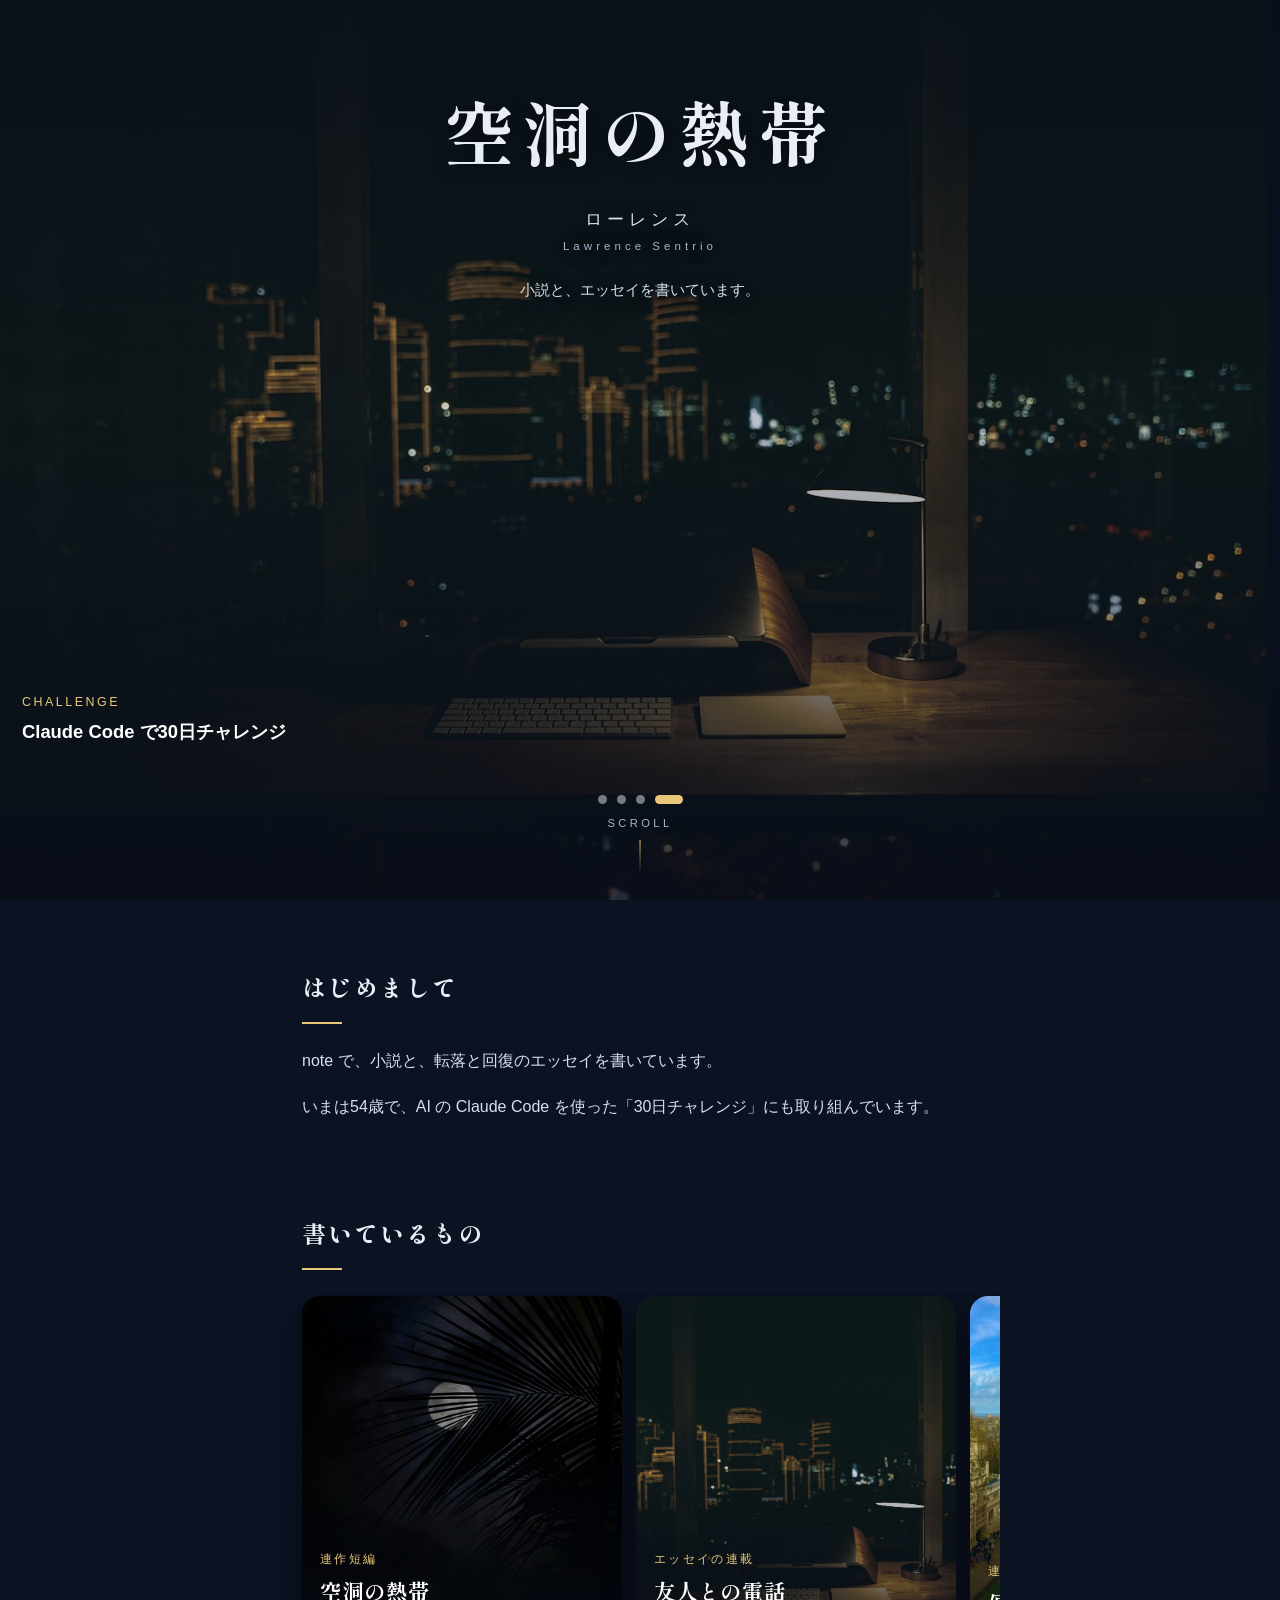
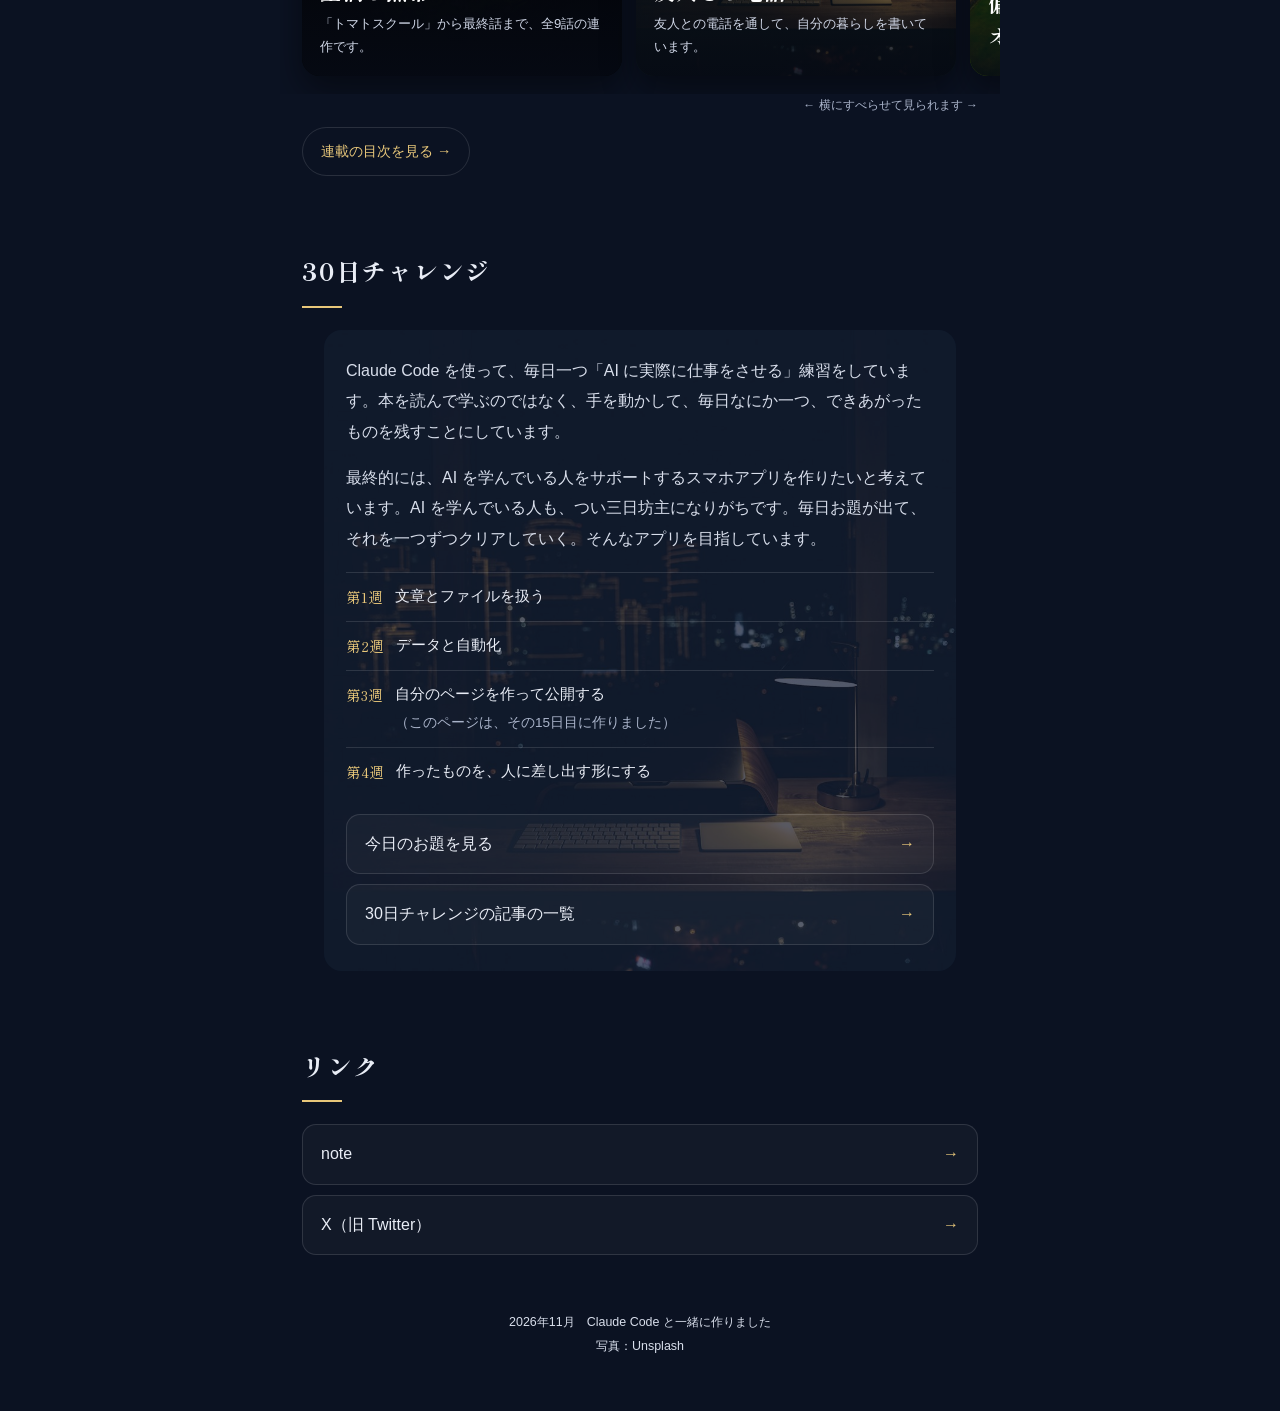
==== index.html @ 6e6df94a "トップを写真が左右に流れる形に作り直した（月とヤシ、オックスフォード、トロント、机の4枚。写真：Unsplash） Co-Authored-By: Claude Opus 5.5 <noreply@a" ====
<!doctype html>
<html lang="ja">
<head>
  <meta charset="utf-8">
  <meta name="viewport" content="width=device-width, initial-scale=1">
  <title>空洞の熱帯｜ローレンス</title>
  <meta name="description" content="小説とエッセイを書いているローレンスの自己紹介ページです。">
  <link rel="preconnect" href="https://fonts.googleapis.com">
  <link rel="preconnect" href="https://fonts.gstatic.com" crossorigin>
  <link rel="stylesheet" href="https://fonts.googleapis.com/css2?family=Shippori+Mincho+B1:wght@500;800&display=swap">
  <style>
    :root {
      --night: #0b1222; --deep: #121b33; --ink: #e9edf6; --sub: #a9b3c9; --gold: #e8c77a; --line: rgba(255,255,255,.12);
    }
    * { box-sizing: border-box; }
    html { scroll-behavior: smooth; }
    body { margin: 0; background: var(--night); color: var(--ink); font-family: "Hiragino Sans", "Yu Gothic UI", "Yu Gothic", "Meiryo", sans-serif; line-height: 1.9; -webkit-font-smoothing: antialiased; }
    a { color: var(--gold); }
    .mincho { font-family: "Shippori Mincho B1", serif; }

    /* ---------- いちばん上：写真が左右に流れるスライド ---------- */
    .hero { position: relative; height: 100svh; min-height: 560px; overflow: hidden; touch-action: pan-y; }
    .track { display: flex; height: 100%; transition: transform 1.1s cubic-bezier(.65,0,.35,1); }
    .slide { position: relative; flex: 0 0 100%; height: 100%; overflow: hidden; }
    .slide img { position: absolute; inset: 0; width: 100%; height: 100%; object-fit: cover; transform: scale(1.12) translateX(2%); transition: transform 7s ease-out; }
    .slide.on img { transform: scale(1.02) translateX(-2%); }
    .slide::after { content: ""; position: absolute; inset: 0; background: linear-gradient(180deg, rgba(8,12,24,.6) 0%, rgba(8,12,24,.2) 45%, rgba(8,12,24,.85) 100%); }
    .cap { position: absolute; left: 22px; right: 22px; bottom: 150px; z-index: 2; color: #fff; opacity: 0; transform: translateY(14px); transition: opacity .8s .5s, transform .8s .5s; }
    .slide.on .cap { opacity: 1; transform: none; }
    .cap small { display: block; font-size: .78rem; letter-spacing: .2em; color: var(--gold); }
    .cap b { font-size: 1.15rem; font-weight: 600; }

    .title { position: absolute; top: 0; left: 0; right: 0; z-index: 3; padding: 64px 22px 0; text-align: center; pointer-events: none; text-shadow: 0 2px 18px rgba(0,0,0,.6); }
    .title h1 { margin: 0; font-size: clamp(2.6rem, 12vw, 4.4rem); font-weight: 800; letter-spacing: .12em; }
    .title .name { margin: 6px 0 0; font-size: 1.05rem; letter-spacing: .3em; }
    .title .en { margin: 0; font-size: .72rem; letter-spacing: .35em; color: var(--sub); }
    .title .lead { margin: 18px 0 0; font-size: .95rem; }

    .dots { position: absolute; z-index: 4; left: 0; right: 0; bottom: 96px; display: flex; justify-content: center; gap: 10px; }
    .dots button { width: 9px; height: 9px; padding: 0; border: 0; border-radius: 99px; background: rgba(255,255,255,.45); cursor: pointer; transition: width .4s, background .4s; }
    .dots button.on { width: 28px; background: var(--gold); }
    .scroll { position: absolute; z-index: 4; left: 50%; bottom: 26px; transform: translateX(-50%); color: var(--sub); font-size: .7rem; letter-spacing: .3em; text-decoration: none; text-align: center; }
    .scroll::after { content: ""; display: block; width: 1px; height: 34px; margin: 6px auto 0; background: linear-gradient(var(--gold), transparent); animation: drop 2s infinite; }
    @keyframes drop { 0% { transform: scaleY(0); transform-origin: top; } 50% { transform: scaleY(1); transform-origin: top; } 51% { transform-origin: bottom; } 100% { transform: scaleY(0); transform-origin: bottom; } }

    /* ---------- 本文 ---------- */
    main { max-width: 720px; margin: 0 auto; padding: 0 0 40px; }
    section { padding: 64px 22px 8px; }
    h2 { margin: 0 0 22px; font-family: "Shippori Mincho B1", serif; font-size: 1.5rem; font-weight: 800; letter-spacing: .08em; }
    h2::after { content: ""; display: block; width: 40px; height: 2px; margin-top: 12px; background: var(--gold); }
    p { margin: 0 0 1em; color: #d8deeb; }
    .note { font-size: .85rem; color: var(--sub); }

    /* ふわっと出てくる */
    .reveal { opacity: 0; transform: translateY(28px); transition: opacity .9s, transform .9s; }
    .reveal.in { opacity: 1; transform: none; }

    /* ---------- 書いているもの：横に流れるカード ---------- */
    .cards { display: flex; gap: 14px; overflow-x: auto; scroll-snap-type: x mandatory; padding: 4px 22px 18px; margin: 0 -22px; scrollbar-width: none; }
    .cards::-webkit-scrollbar { display: none; }
    .card { flex: 0 0 78%; max-width: 320px; scroll-snap-align: center; position: relative; height: 380px; border-radius: 18px; overflow: hidden; text-decoration: none; color: #fff; box-shadow: 0 14px 34px rgba(0,0,0,.45); }
    .card img { position: absolute; inset: 0; width: 100%; height: 100%; object-fit: cover; transform: scale(1.06); transition: transform 1.2s ease-out; }
    .card:hover img, .card.in img { transform: scale(1); }
    .card::after { content: ""; position: absolute; inset: 0; background: linear-gradient(180deg, transparent 35%, rgba(6,10,20,.92)); }
    .card .body { position: absolute; z-index: 1; left: 18px; right: 18px; bottom: 18px; }
    .card .kind { font-size: .72rem; letter-spacing: .2em; color: var(--gold); }
    .card h3 { margin: 4px 0 6px; font-family: "Shippori Mincho B1", serif; font-size: 1.35rem; line-height: 1.5; }
    .card p { margin: 0; font-size: .82rem; color: #cfd6e6; line-height: 1.7; }
    .hint { font-size: .75rem; color: var(--sub); text-align: right; margin: 0; }
    .more { display: inline-block; margin-top: 10px; padding: 10px 18px; border: 1px solid var(--line); border-radius: 99px; text-decoration: none; font-size: .9rem; }

    /* ---------- 30日チャレンジ ---------- */
    .challenge { position: relative; margin: 0 22px; padding: 26px 22px; border-radius: 18px; overflow: hidden; background: var(--deep); }
    .challenge::before { content: ""; position: absolute; inset: 0; background: url(img/desk.jpg) center/cover; opacity: .28; }
    .challenge > * { position: relative; }
    .weeks { list-style: none; padding: 0; margin: 18px 0; }
    .weeks li { display: flex; gap: 12px; padding: 10px 0; border-top: 1px solid var(--line); font-size: .92rem; }
    .weeks li span { flex: 0 0 auto; color: var(--gold); font-family: "Shippori Mincho B1", serif; }

    .links { list-style: none; padding: 0; margin: 0; display: grid; gap: 10px; }
    .links a { display: block; padding: 14px 18px; border: 1px solid var(--line); border-radius: 14px; text-decoration: none; color: var(--ink); background: rgba(255,255,255,.03); }
    .links a::after { content: "→"; float: right; color: var(--gold); }

    footer { padding: 48px 22px 0; text-align: center; font-size: .78rem; color: var(--sub); }

    @media (prefers-reduced-motion: reduce) {
      .track, .slide img, .cap, .reveal, .card img { transition: none !important; }
      .scroll::after { animation: none; }
      .reveal { opacity: 1; transform: none; }
    }
  </style>
</head>
<body>
  <header class="hero" id="hero">
    <div class="track" id="track">
      <div class="slide on">
        <img src="img/tropic.jpg" alt="月の光に浮かぶ、ヤシの葉のシルエット" fetchpriority="high">
        <div class="cap"><small>NOVEL</small><b>連作短編「空洞の熱帯」</b></div>
      </div>
      <div class="slide">
        <img src="img/oxford.jpg" alt="オックスフォードのラドクリフ・カメラと、まわりのカレッジ" loading="lazy">
        <div class="cap"><small>ESSAY</small><b>偏差値48からオックスフォードへ</b></div>
      </div>
      <div class="slide">
        <img src="img/toronto.jpg" alt="夕暮れのトロントの街と、CNタワー" loading="lazy">
        <div class="cap"><small>ESSAY</small><b>トロント留学のこと</b></div>
      </div>
      <div class="slide">
        <img src="img/desk.jpg" alt="夜の窓辺で、明かりのついた机" loading="lazy">
        <div class="cap"><small>CHALLENGE</small><b>Claude Code で30日チャレンジ</b></div>
      </div>
    </div>

    <a class="title" href="index.html" style="pointer-events:auto;color:inherit;text-decoration:none" title="このページを読み直す">
      <h1 class="mincho">空洞の熱帯</h1>
      <p class="name">ローレンス</p>
      <p class="en">Lawrence Sentrio</p>
      <p class="lead">小説と、エッセイを書いています。</p>
    </a>

    <div class="dots" id="dots" aria-label="写真の切りかえ"></div>
    <a class="scroll" href="#hello">SCROLL</a>
  </header>

  <main>
    <section id="hello" class="reveal">
      <h2>はじめまして</h2>
      <p>note で、小説と、転落と回復のエッセイを書いています。</p>
      <p>いまは54歳で、AI の Claude Code を使った「30日チャレンジ」にも取り組んでいます。</p>
    </section>

    <section class="reveal">
      <h2>書いているもの</h2>
      <div class="cards">
        <a class="card" href="mokuji.html#kudo">
          <img src="img/tropic.jpg" alt="" loading="lazy">
          <div class="body"><div class="kind">連作短編</div><h3>空洞の熱帯</h3><p>「トマトスクール」から最終話まで、全9話の連作です。</p></div>
        </a>
        <a class="card" href="mokuji.html#friend">
          <img src="img/desk.jpg" alt="" loading="lazy">
          <div class="body"><div class="kind">エッセイの連載</div><h3>友人との電話</h3><p>友人との電話を通して、自分の暮らしを書いています。</p></div>
        </a>
        <a class="card" href="mokuji.html#oxford">
          <img src="img/oxford.jpg" alt="" loading="lazy">
          <div class="body"><div class="kind">連載</div><h3>偏差値48から<br>オックスフォードへ</h3></div>
        </a>
        <a class="card" href="mokuji.html#keaton">
          <img src="img/toronto.jpg" alt="" loading="lazy">
          <div class="body"><div class="kind">連載</div><h3>トロント留学のこと</h3></div>
        </a>
      </div>
      <p class="hint">← 横にすべらせて見られます →</p>
      <a class="more" href="mokuji.html">連載の目次を見る →</a>
    </section>

    <section class="reveal">
      <h2>30日チャレンジ</h2>
      <div class="challenge">
        <p>Claude Code を使って、毎日一つ「AI に実際に仕事をさせる」練習をしています。本を読んで学ぶのではなく、手を動かして、毎日なにか一つ、できあがったものを残すことにしています。</p>
        <p>最終的には、AI を学んでいる人をサポートするスマホアプリを作りたいと考えています。AI を学んでいる人も、つい三日坊主になりがちです。毎日お題が出て、それを一つずつクリアしていく。そんなアプリを目指しています。</p>
        <ul class="weeks">
          <li><span>第1週</span>文章とファイルを扱う</li>
          <li><span>第2週</span>データと自動化</li>
          <li><span>第3週</span><div>自分のページを作って公開する<br><span class="note" style="color:var(--sub);font-family:inherit">（このページは、その15日目に作りました）</span></div></li>
          <li><span>第4週</span>作ったものを、人に差し出す形にする</li>
        </ul>
        <ul class="links">
          <li><a href="odai.html">今日のお題を見る</a></li>
          <li><a href="mokuji.html#challenge">30日チャレンジの記事の一覧</a></li>
        </ul>
      </div>
    </section>

    <section class="reveal">
      <h2>リンク</h2>
      <ul class="links">
        <li><a href="https://note.com/lawrence_sentrio" target="_blank" rel="noopener">note</a></li>
        <li><a href="https://x.com/LawrenceSentrio" target="_blank" rel="noopener">X（旧 Twitter）</a></li>
      </ul>
    </section>

    <footer>
      <p>2026年11月　Claude Code と一緒に作りました<br>写真：Unsplash</p>
    </footer>
  </main>

  <script>
    // いちばん上の写真を、左右にすべらせて切りかえる（5秒ごと。指でスワイプしても切りかわる）
    (function () {
      var track = document.getElementById('track');
      var slides = track.children;
      var dots = document.getElementById('dots');
      var n = slides.length, i = 0, timer = null;
      var still = window.matchMedia('(prefers-reduced-motion: reduce)').matches;
      for (var k = 0; k < n; k++) {
        var b = document.createElement('button');
        b.type = 'button';
        b.setAttribute('aria-label', (k + 1) + '枚目の写真');
        (function (k) { b.onclick = function () { go(k); restart(); }; })(k);
        dots.appendChild(b);
      }
      function go(k) {
        i = (k + n) % n;
        track.style.transform = 'translateX(' + (-100 * i) + '%)';
        for (var j = 0; j < n; j++) {
          slides[j].classList.toggle('on', j === i);
          dots.children[j].classList.toggle('on', j === i);
        }
      }
      function restart() {
        clearInterval(timer);
        if (!still) timer = setInterval(function () { go(i + 1); }, 5000);
      }
      var x0 = null;
      var hero = document.getElementById('hero');
      hero.addEventListener('touchstart', function (e) { x0 = e.touches[0].clientX; }, { passive: true });
      hero.addEventListener('touchend', function (e) {
        if (x0 === null) return;
        var dx = e.changedTouches[0].clientX - x0;
        if (Math.abs(dx) > 40) { go(dx < 0 ? i + 1 : i - 1); restart(); }
        x0 = null;
      });
      go(0); restart();

      // 下の文章とカードは、画面に入ったらふわっと出す
      var io = new IntersectionObserver(function (es) {
        es.forEach(function (e) { if (e.isIntersecting) { e.target.classList.add('in'); io.unobserve(e.target); } });
      }, { threshold: 0.15 });
      document.querySelectorAll('.reveal, .card').forEach(function (el) { io.observe(el); });
    })();
  </script>
</body>
</html>
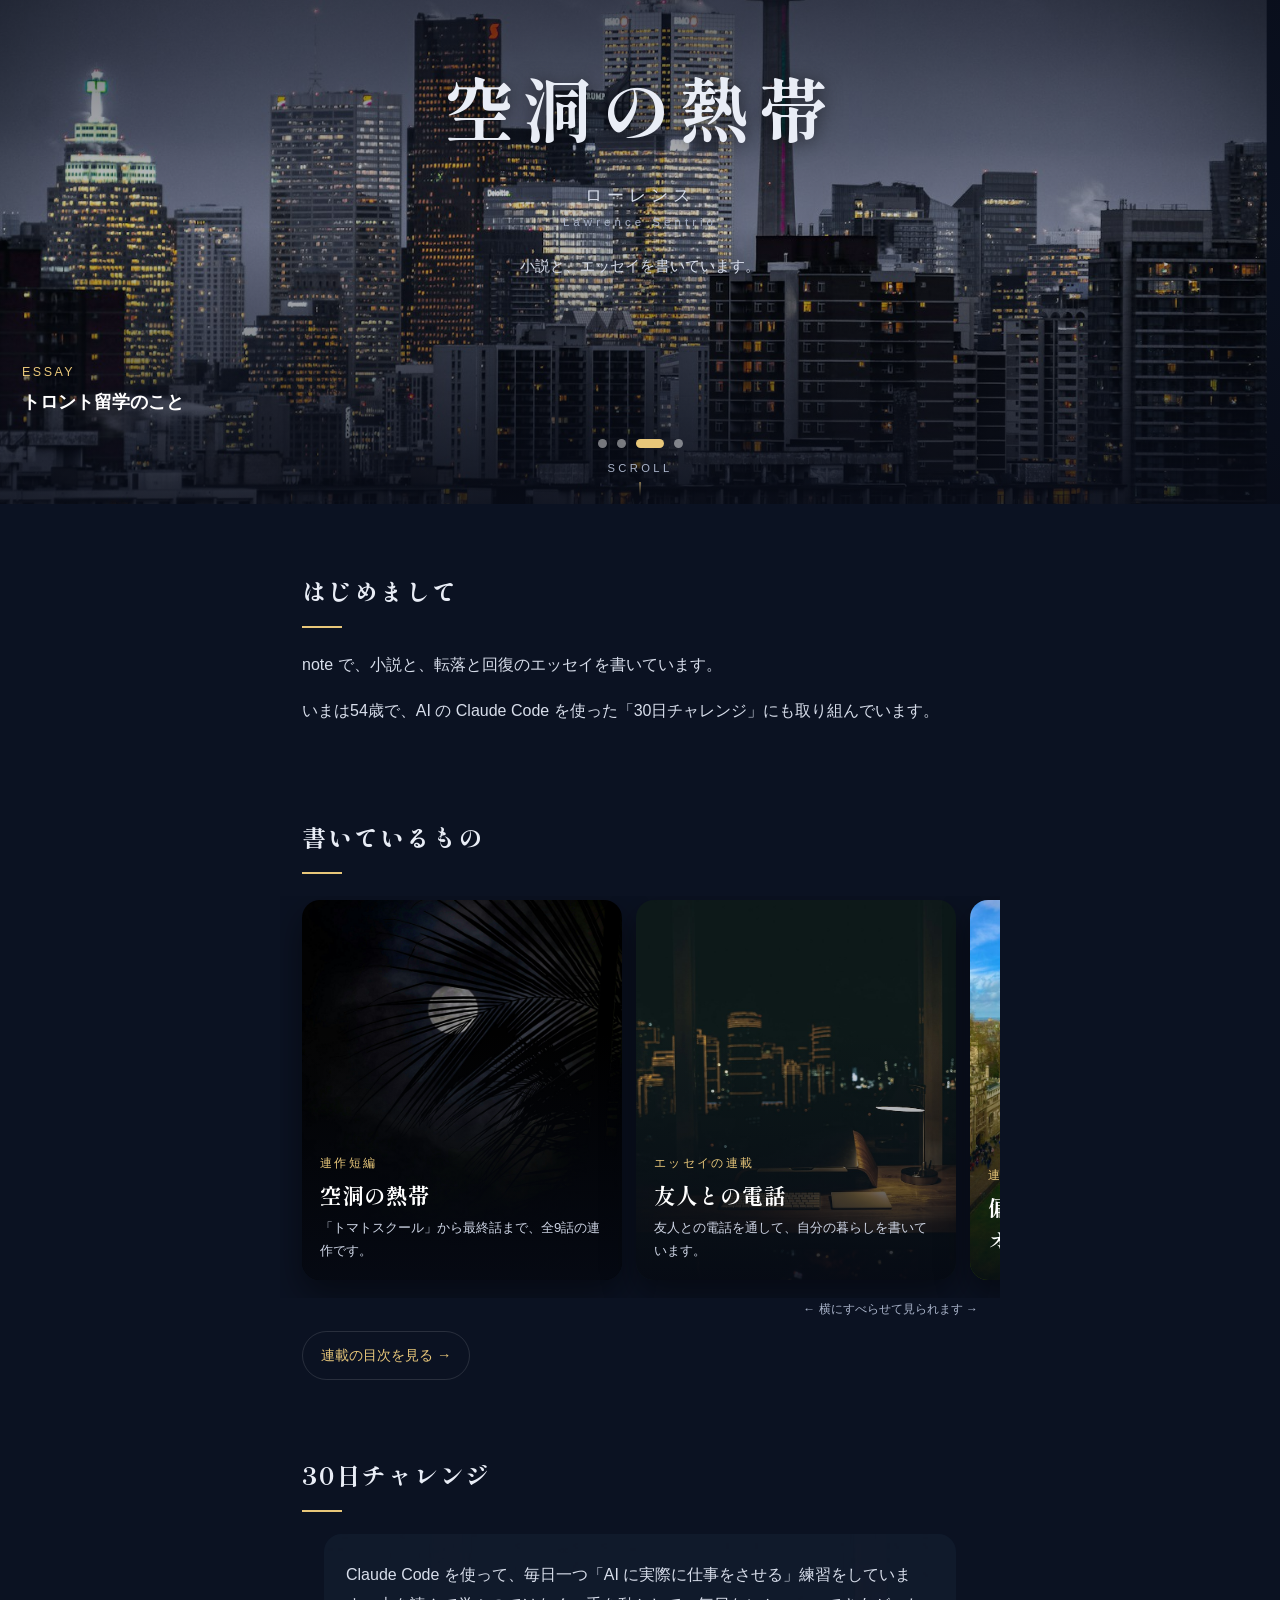
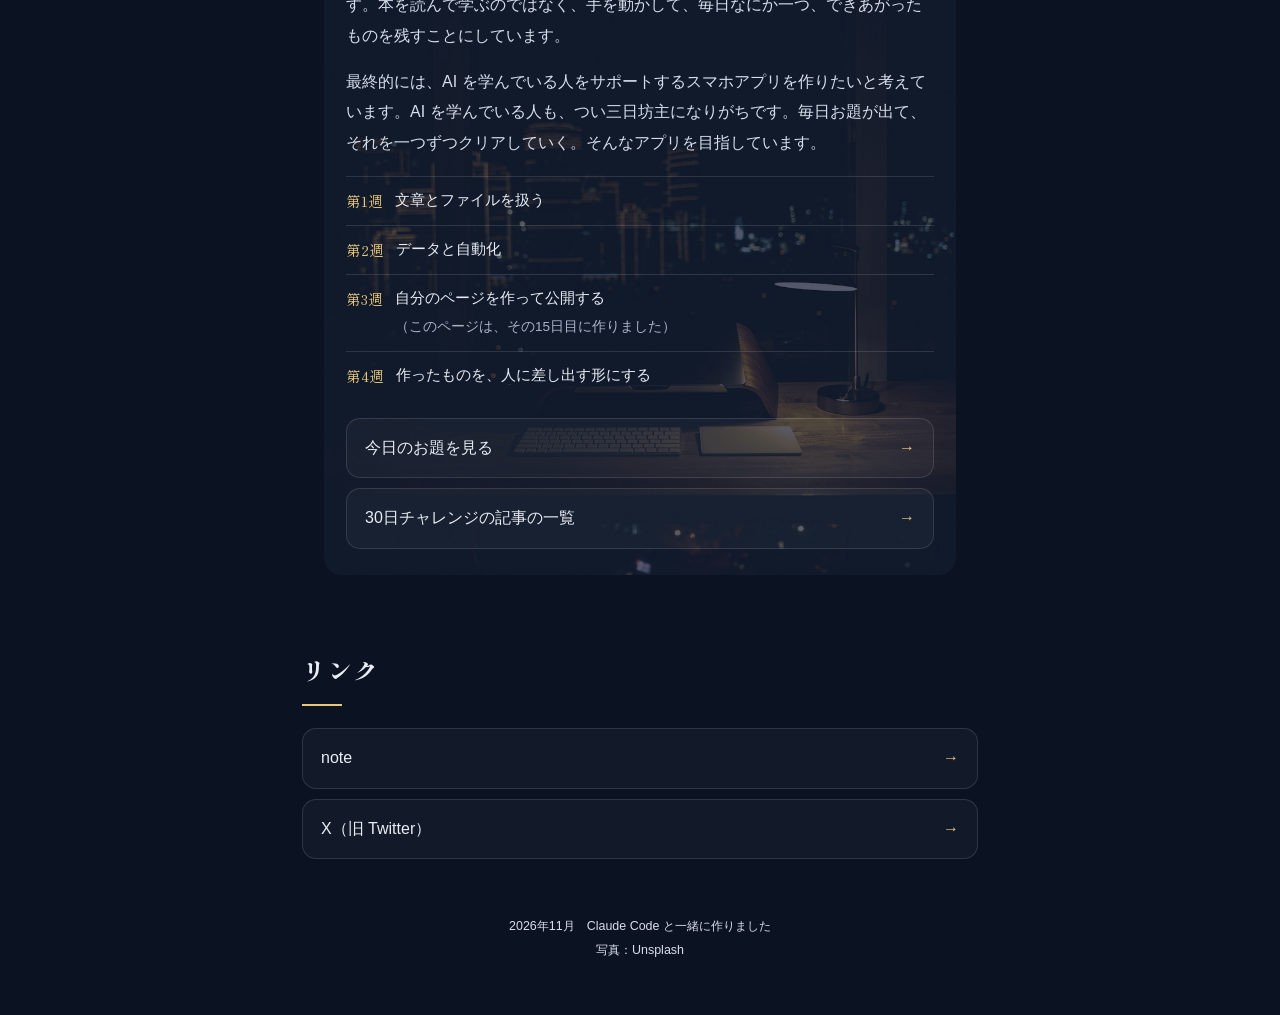
==== commit 1dc5c610: "トップの写真の高さを縮めて、題名と写真の説明のあいだの余白を詰めた Co-Authored-By: Claude Opus 5.5 <noreply@anthropic.com>" ====
--- a/index.html
+++ b/index.html
@@ -19,28 +19,28 @@
     .mincho { font-family: "Shippori Mincho B1", serif; }
 
     /* ---------- いちばん上：写真が左右に流れるスライド ---------- */
-    .hero { position: relative; height: 100svh; min-height: 560px; overflow: hidden; touch-action: pan-y; }
+    .hero { position: relative; height: 56svh; min-height: 430px; max-height: 600px; overflow: hidden; touch-action: pan-y; }
     .track { display: flex; height: 100%; transition: transform 1.1s cubic-bezier(.65,0,.35,1); }
     .slide { position: relative; flex: 0 0 100%; height: 100%; overflow: hidden; }
     .slide img { position: absolute; inset: 0; width: 100%; height: 100%; object-fit: cover; transform: scale(1.12) translateX(2%); transition: transform 7s ease-out; }
     .slide.on img { transform: scale(1.02) translateX(-2%); }
     .slide::after { content: ""; position: absolute; inset: 0; background: linear-gradient(180deg, rgba(8,12,24,.6) 0%, rgba(8,12,24,.2) 45%, rgba(8,12,24,.85) 100%); }
-    .cap { position: absolute; left: 22px; right: 22px; bottom: 150px; z-index: 2; color: #fff; opacity: 0; transform: translateY(14px); transition: opacity .8s .5s, transform .8s .5s; }
+    .cap { position: absolute; left: 22px; right: 22px; bottom: 84px; z-index: 2; color: #fff; opacity: 0; transform: translateY(14px); transition: opacity .8s .5s, transform .8s .5s; }
     .slide.on .cap { opacity: 1; transform: none; }
     .cap small { display: block; font-size: .78rem; letter-spacing: .2em; color: var(--gold); }
     .cap b { font-size: 1.15rem; font-weight: 600; }
 
-    .title { position: absolute; top: 0; left: 0; right: 0; z-index: 3; padding: 64px 22px 0; text-align: center; pointer-events: none; text-shadow: 0 2px 18px rgba(0,0,0,.6); }
+    .title { position: absolute; top: 0; left: 0; right: 0; z-index: 3; padding: 40px 22px 0; text-align: center; pointer-events: none; text-shadow: 0 2px 18px rgba(0,0,0,.6); }
     .title h1 { margin: 0; font-size: clamp(2.6rem, 12vw, 4.4rem); font-weight: 800; letter-spacing: .12em; }
     .title .name { margin: 6px 0 0; font-size: 1.05rem; letter-spacing: .3em; }
     .title .en { margin: 0; font-size: .72rem; letter-spacing: .35em; color: var(--sub); }
     .title .lead { margin: 18px 0 0; font-size: .95rem; }
 
-    .dots { position: absolute; z-index: 4; left: 0; right: 0; bottom: 96px; display: flex; justify-content: center; gap: 10px; }
+    .dots { position: absolute; z-index: 4; left: 0; right: 0; bottom: 56px; display: flex; justify-content: center; gap: 10px; }
     .dots button { width: 9px; height: 9px; padding: 0; border: 0; border-radius: 99px; background: rgba(255,255,255,.45); cursor: pointer; transition: width .4s, background .4s; }
     .dots button.on { width: 28px; background: var(--gold); }
-    .scroll { position: absolute; z-index: 4; left: 50%; bottom: 26px; transform: translateX(-50%); color: var(--sub); font-size: .7rem; letter-spacing: .3em; text-decoration: none; text-align: center; }
-    .scroll::after { content: ""; display: block; width: 1px; height: 34px; margin: 6px auto 0; background: linear-gradient(var(--gold), transparent); animation: drop 2s infinite; }
+    .scroll { position: absolute; z-index: 4; left: 50%; bottom: 8px; transform: translateX(-50%); color: var(--sub); font-size: .7rem; letter-spacing: .3em; text-decoration: none; text-align: center; }
+    .scroll::after { content: ""; display: block; width: 1px; height: 14px; margin: 3px auto 0; background: linear-gradient(var(--gold), transparent); animation: drop 2s infinite; }
     @keyframes drop { 0% { transform: scaleY(0); transform-origin: top; } 50% { transform: scaleY(1); transform-origin: top; } 51% { transform-origin: bottom; } 100% { transform: scaleY(0); transform-origin: bottom; } }
 
     /* ---------- 本文 ---------- */
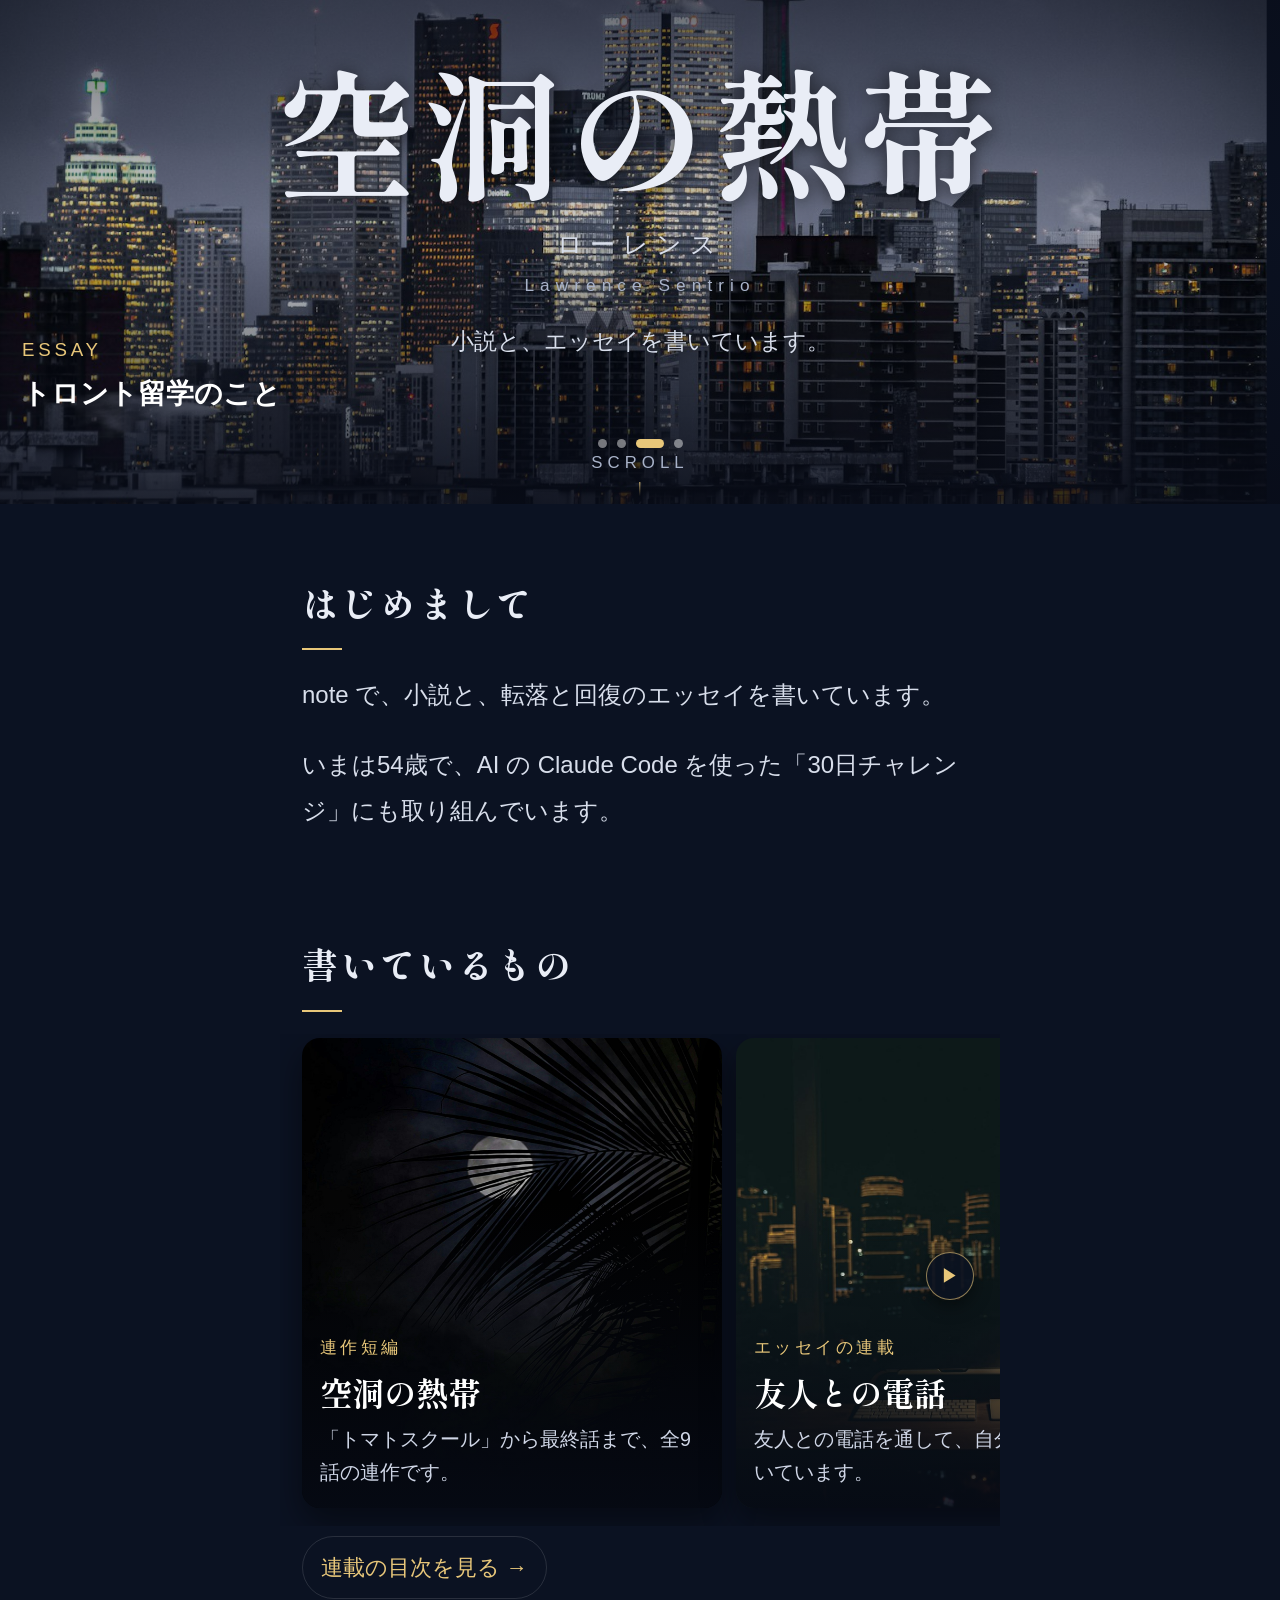
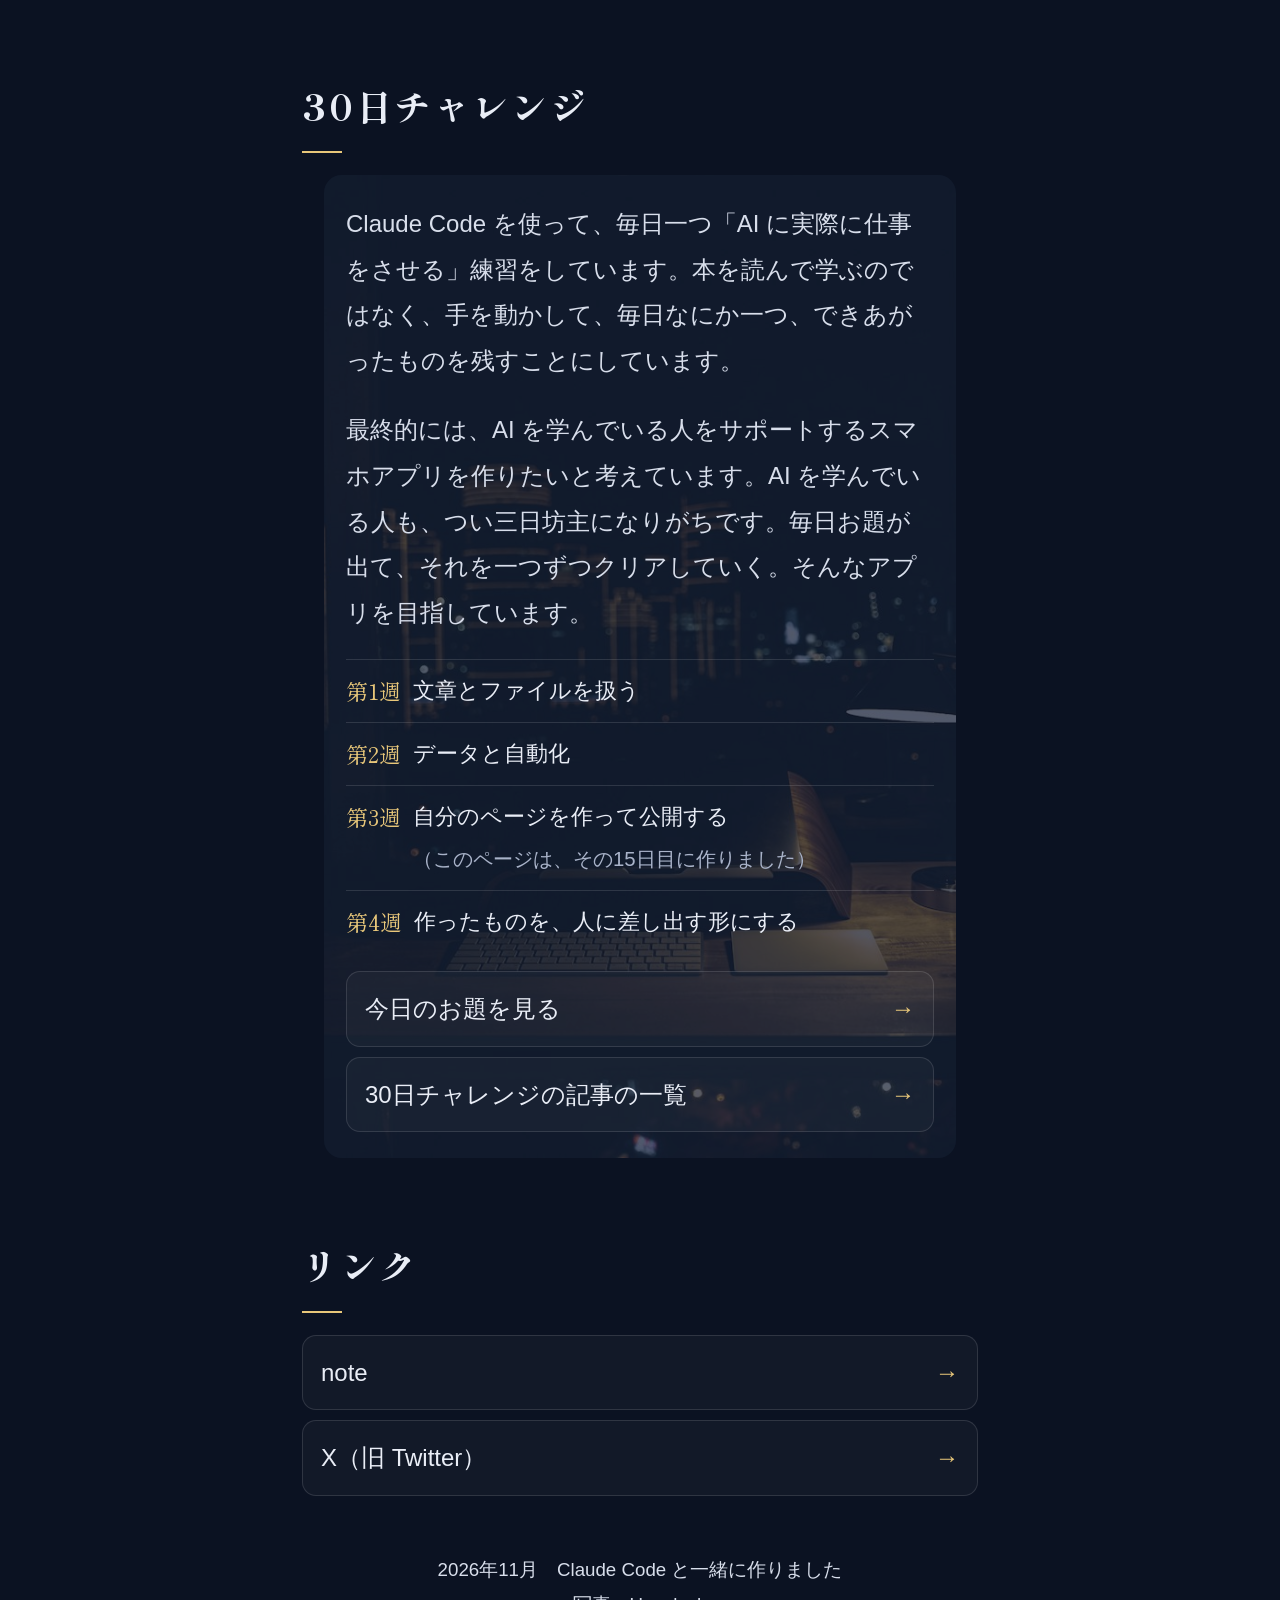
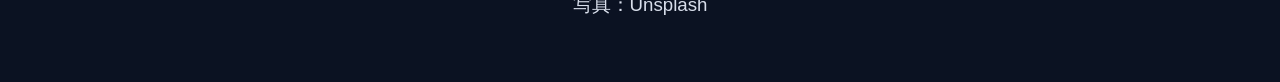
==== commit 6d90b2bf: "目次もトップと同じ写真の見た目にした。タブの丸いアイコン、文字の拡大（題名2倍・ほか1.5倍）、右側の「トップへ」、パソコンでは◀▶でカードを動かす形を足した Co-Authored-By: Clau" ====
--- a/index.html
+++ b/index.html
@@ -5,6 +5,8 @@
   <meta name="viewport" content="width=device-width, initial-scale=1">
   <title>空洞の熱帯｜ローレンス</title>
   <meta name="description" content="小説とエッセイを書いているローレンスの自己紹介ページです。">
+  <link rel="icon" type="image/png" href="icon.png">
+  <link rel="apple-touch-icon" href="apple-touch-icon.png">
   <link rel="preconnect" href="https://fonts.googleapis.com">
   <link rel="preconnect" href="https://fonts.gstatic.com" crossorigin>
   <link rel="stylesheet" href="https://fonts.googleapis.com/css2?family=Shippori+Mincho+B1:wght@500;800&display=swap">
@@ -13,7 +15,8 @@
       --night: #0b1222; --deep: #121b33; --ink: #e9edf6; --sub: #a9b3c9; --gold: #e8c77a; --line: rgba(255,255,255,.12);
     }
     * { box-sizing: border-box; }
-    html { scroll-behavior: smooth; }
+    /* 文字はすべて1.5倍（ふつうの16px → 24px）。題名だけは、さらに大きく2倍 */
+    html { scroll-behavior: smooth; font-size: 150%; }
     body { margin: 0; background: var(--night); color: var(--ink); font-family: "Hiragino Sans", "Yu Gothic UI", "Yu Gothic", "Meiryo", sans-serif; line-height: 1.9; -webkit-font-smoothing: antialiased; }
     a { color: var(--gold); }
     .mincho { font-family: "Shippori Mincho B1", serif; }
@@ -31,7 +34,8 @@
     .cap b { font-size: 1.15rem; font-weight: 600; }
 
     .title { position: absolute; top: 0; left: 0; right: 0; z-index: 3; padding: 40px 22px 0; text-align: center; pointer-events: none; text-shadow: 0 2px 18px rgba(0,0,0,.6); }
-    .title h1 { margin: 0; font-size: clamp(2.6rem, 12vw, 4.4rem); font-weight: 800; letter-spacing: .12em; }
+    /* 題名は前の2倍（いちばん大きくて140px）。スマホでは、画面の幅に収まるいちばん大きな大きさ */
+    .title h1 { margin: 0; font-size: min(17.5vw, 5.84rem); line-height: 1.25; font-weight: 800; letter-spacing: .04em; white-space: nowrap; }
     .title .name { margin: 6px 0 0; font-size: 1.05rem; letter-spacing: .3em; }
     .title .en { margin: 0; font-size: .72rem; letter-spacing: .35em; color: var(--sub); }
     .title .lead { margin: 18px 0 0; font-size: .95rem; }
@@ -58,7 +62,7 @@
     /* ---------- 書いているもの：横に流れるカード ---------- */
     .cards { display: flex; gap: 14px; overflow-x: auto; scroll-snap-type: x mandatory; padding: 4px 22px 18px; margin: 0 -22px; scrollbar-width: none; }
     .cards::-webkit-scrollbar { display: none; }
-    .card { flex: 0 0 78%; max-width: 320px; scroll-snap-align: center; position: relative; height: 380px; border-radius: 18px; overflow: hidden; text-decoration: none; color: #fff; box-shadow: 0 14px 34px rgba(0,0,0,.45); }
+    .card { flex: 0 0 82%; max-width: 420px; scroll-snap-align: center; position: relative; height: 470px; border-radius: 18px; overflow: hidden; text-decoration: none; color: #fff; box-shadow: 0 14px 34px rgba(0,0,0,.45); }
     .card img { position: absolute; inset: 0; width: 100%; height: 100%; object-fit: cover; transform: scale(1.06); transition: transform 1.2s ease-out; }
     .card:hover img, .card.in img { transform: scale(1); }
     .card::after { content: ""; position: absolute; inset: 0; background: linear-gradient(180deg, transparent 35%, rgba(6,10,20,.92)); }
@@ -131,7 +135,7 @@
 
     <section class="reveal">
       <h2>書いているもの</h2>
-      <div class="cards">
+      <div class="cards" data-arrows>
         <a class="card" href="mokuji.html#kudo">
           <img src="img/tropic.jpg" alt="" loading="lazy">
           <div class="body"><div class="kind">連作短編</div><h3>空洞の熱帯</h3><p>「トマトスクール」から最終話まで、全9話の連作です。</p></div>
@@ -229,5 +233,78 @@
       document.querySelectorAll('.reveal, .card').forEach(function (el) { io.observe(el); });
     })();
   </script>
+  <!-- 横にすべるカードの切りかえ：スマホは指ですべらせる（「← 横にすべらせて見られます →」を出す）。
+       パソコン（マウスで操作する画面）は、案内を隠して、左右の ◀ ▶ を押して動かす -->
+  <style>
+    .hscroll { position: relative; }
+    .hscroll .arrow { display: none; }
+    @media (hover: hover) and (pointer: fine) {
+      .hint { display: none; }
+      .hscroll .arrow { display: flex; align-items: center; justify-content: center; position: absolute; z-index: 5; top: 50%; width: 48px; height: 48px; margin-top: -28px; border: 1px solid rgba(232,199,122,.6); border-radius: 50%; background: rgba(11,18,34,.85); color: #e8c77a; font-size: 18px; cursor: pointer; box-shadow: 0 6px 18px rgba(0,0,0,.45); transition: opacity .3s, background .3s; }
+      .hscroll .arrow:hover { background: rgba(30,44,80,.95); }
+      .hscroll .arrow.prev { left: 4px; }
+      .hscroll .arrow.next { right: 4px; }
+      .hscroll .arrow[disabled] { opacity: 0; pointer-events: none; }
+    }
+  </style>
+  <script>
+    (function () {
+      document.querySelectorAll('[data-arrows]').forEach(function (row) {
+        var wrap = document.createElement('div');
+        wrap.className = 'hscroll';
+        row.parentNode.insertBefore(wrap, row);
+        wrap.appendChild(row);
+        function make(cls, label, text, dir) {
+          var b = document.createElement('button');
+          b.type = 'button'; b.className = 'arrow ' + cls; b.setAttribute('aria-label', label); b.textContent = text;
+          b.addEventListener('click', function () {
+            var first = row.firstElementChild;
+            var step = first ? first.getBoundingClientRect().width + 12 : row.clientWidth * 0.8;
+            row.scrollBy({ left: dir * step, behavior: 'smooth' });
+          });
+          wrap.appendChild(b);
+          return b;
+        }
+        var prev = make('prev', '前へ', '◀', -1), next = make('next', '次へ', '▶', 1);
+        function update() {
+          var max = row.scrollWidth - row.clientWidth - 2;
+          prev.disabled = row.scrollLeft <= 2;
+          next.disabled = row.scrollLeft >= max;
+        }
+        row.addEventListener('scroll', update, { passive: true });
+        addEventListener('resize', update);
+        update();
+      });
+    })();
+  </script>
+  <!-- 右側についてくる「トップへ」：右の細い線が、いまページのどのあたりかを金色で示す。丸いボタンを押すと、いちばん上へ戻る -->
+  <style>
+    .rail { position: fixed; z-index: 50; top: 18vh; right: 6px; width: 4px; height: 52vh; border-radius: 4px; background: rgba(255,255,255,.12); opacity: 0; transition: opacity .4s; pointer-events: none; }
+    .rail i { display: block; width: 100%; height: 0; border-radius: 4px; background: #e8c77a; }
+    .totop { position: fixed; z-index: 51; right: 14px; bottom: 18px; width: 64px; height: 64px; border: 1px solid rgba(232,199,122,.6); border-radius: 50%; background: rgba(11,18,34,.82); color: #e8c77a; font: 600 13px/1.1 "Hiragino Sans", "Yu Gothic UI", sans-serif; letter-spacing: .05em; cursor: pointer; box-shadow: 0 8px 22px rgba(0,0,0,.45); -webkit-backdrop-filter: blur(6px); backdrop-filter: blur(6px); opacity: 0; transform: translateY(16px); transition: opacity .35s, transform .35s; pointer-events: none; }
+    .totop span { display: block; font-size: 20px; line-height: 1; margin-bottom: 2px; }
+    .show .rail, .show .totop { opacity: 1; }
+    .show .totop { transform: none; pointer-events: auto; }
+    @media (prefers-reduced-motion: reduce) { .rail, .totop { transition: none; } }
+  </style>
+  <div id="totopBox">
+    <div class="rail" aria-hidden="true"><i id="railFill"></i></div>
+    <button class="totop" type="button" aria-label="ページのいちばん上へ戻る"><span>▲</span>トップ</button>
+  </div>
+  <script>
+    (function () {
+      var box = document.getElementById('totopBox'), fill = document.getElementById('railFill');
+      function update() {
+        var max = document.documentElement.scrollHeight - innerHeight;
+        var y = scrollY;
+        box.classList.toggle('show', y > 300);
+        fill.style.height = (max > 0 ? Math.min(100, y / max * 100) : 0) + '%';
+      }
+      addEventListener('scroll', update, { passive: true });
+      addEventListener('resize', update);
+      box.querySelector('.totop').addEventListener('click', function () { scrollTo({ top: 0, behavior: 'smooth' }); });
+      update();
+    })();
+  </script>
 </body>
 </html>
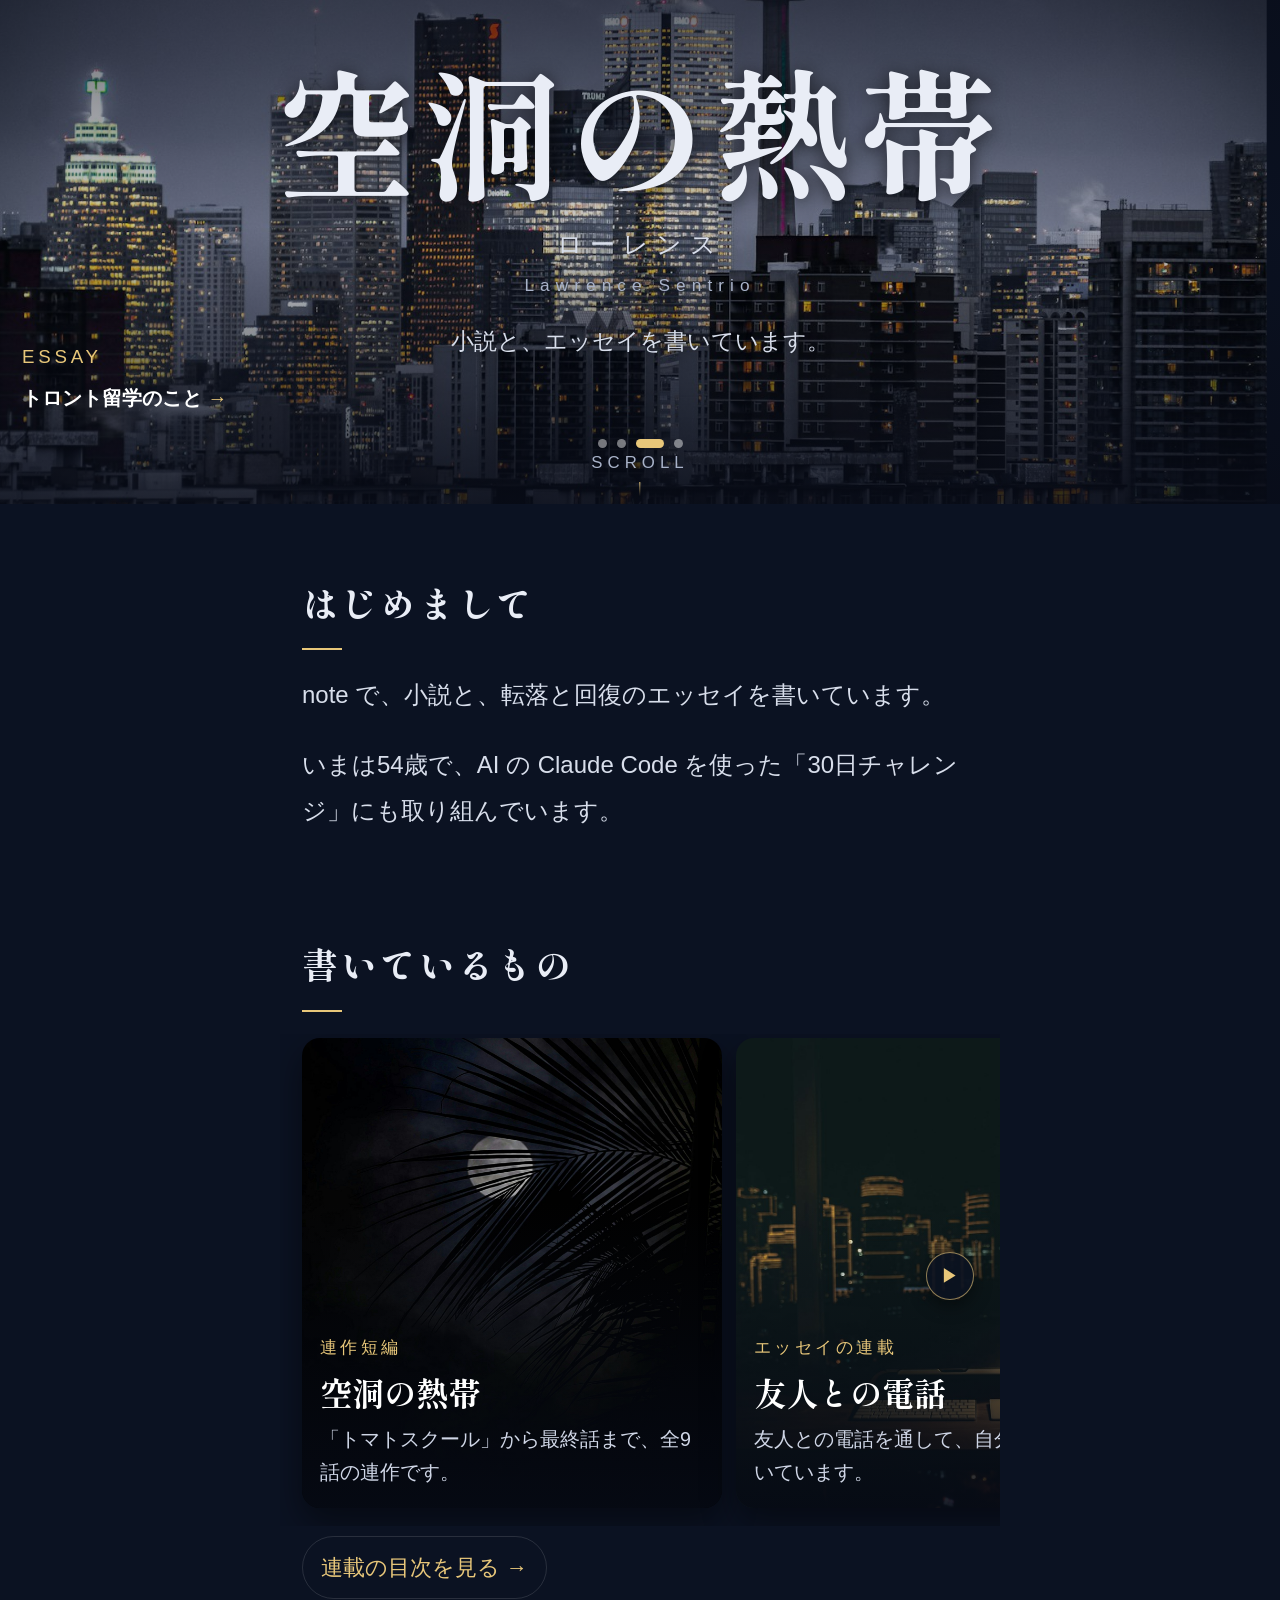
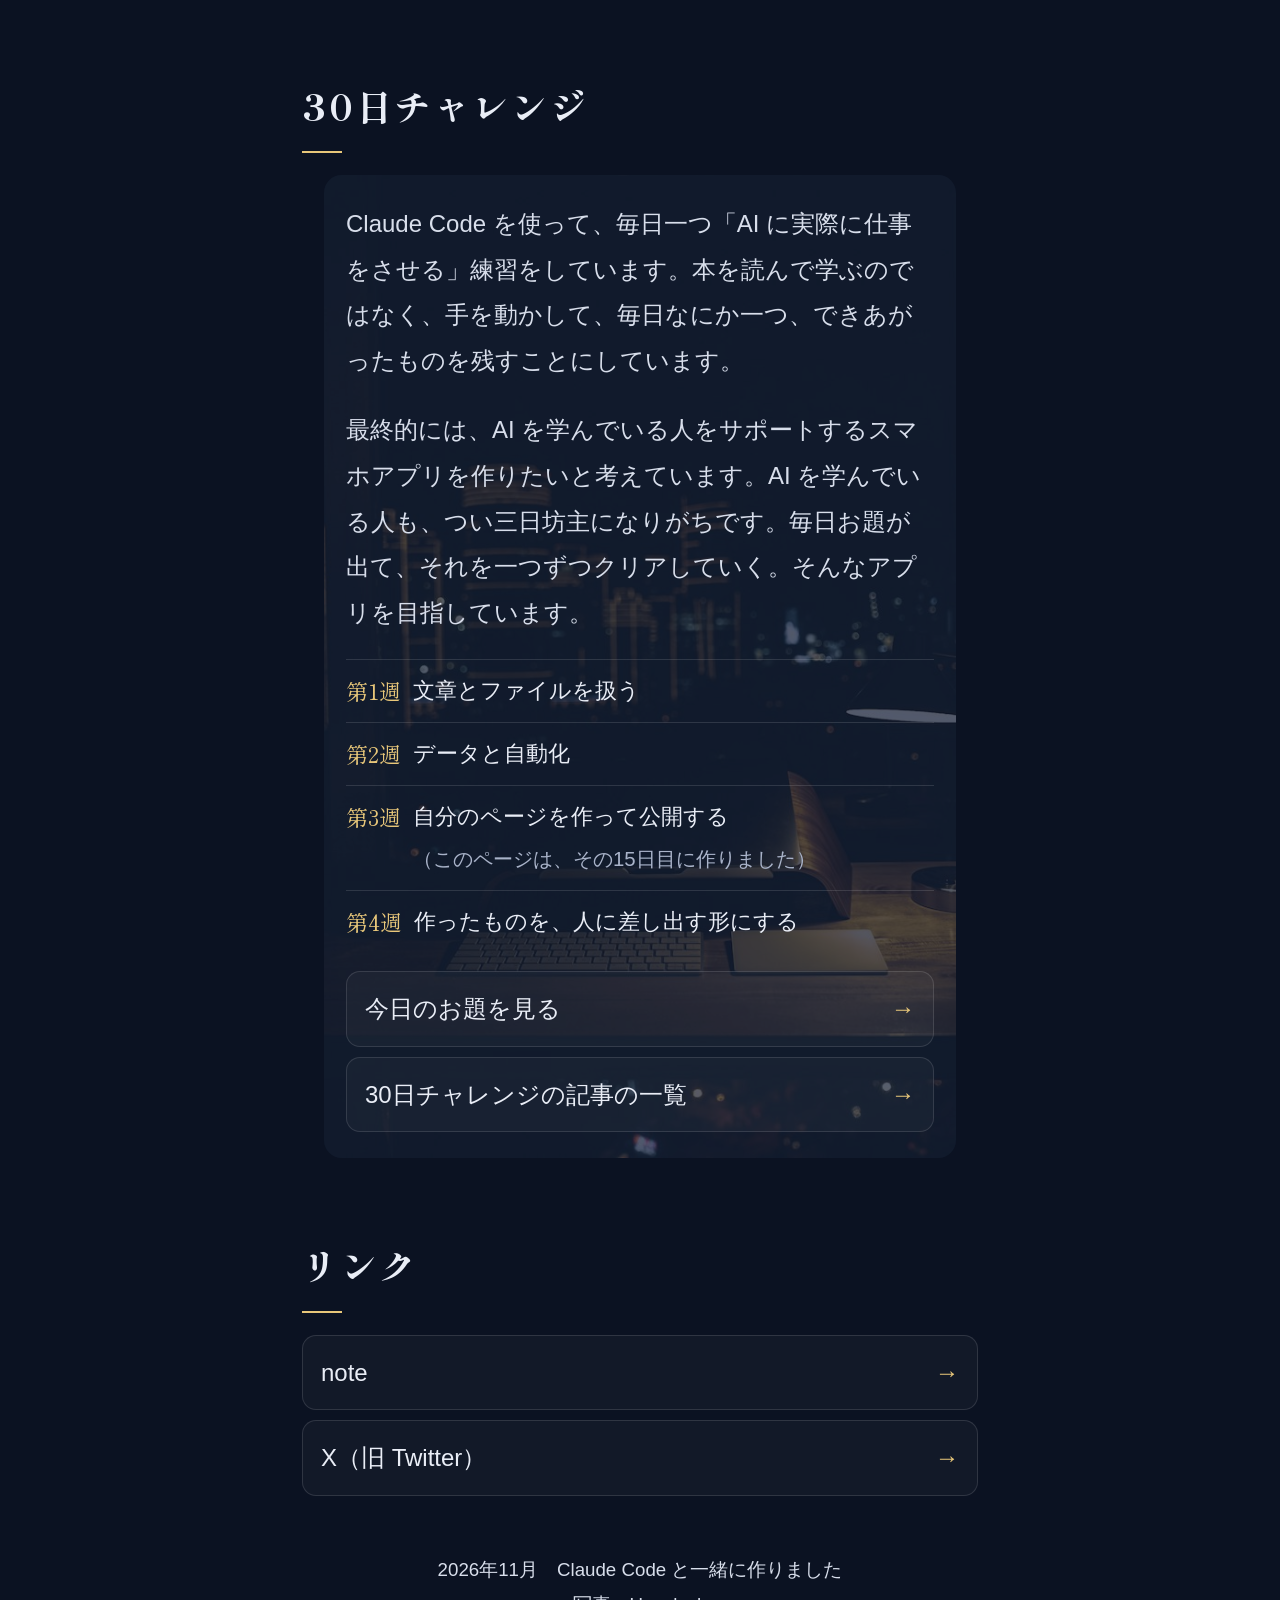
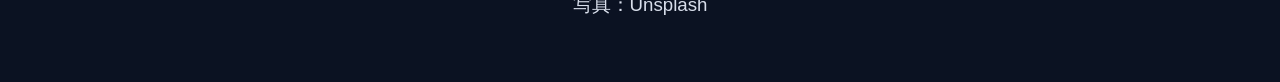
==== commit 701b3989: "トップの写真のスライドを押すと、目次のその連載へ飛ぶようにした Co-Authored-By: Claude Opus 5.5 <noreply@anthropic.com>" ====
--- a/index.html
+++ b/index.html
@@ -24,14 +24,15 @@
     /* ---------- いちばん上：写真が左右に流れるスライド ---------- */
     .hero { position: relative; height: 56svh; min-height: 430px; max-height: 600px; overflow: hidden; touch-action: pan-y; }
     .track { display: flex; height: 100%; transition: transform 1.1s cubic-bezier(.65,0,.35,1); }
-    .slide { position: relative; flex: 0 0 100%; height: 100%; overflow: hidden; }
+    .slide { position: relative; flex: 0 0 100%; height: 100%; overflow: hidden; display: block; color: #fff; text-decoration: none; }
+    .cap b::after { content: " →"; color: var(--gold); }
     .slide img { position: absolute; inset: 0; width: 100%; height: 100%; object-fit: cover; transform: scale(1.12) translateX(2%); transition: transform 7s ease-out; }
     .slide.on img { transform: scale(1.02) translateX(-2%); }
     .slide::after { content: ""; position: absolute; inset: 0; background: linear-gradient(180deg, rgba(8,12,24,.6) 0%, rgba(8,12,24,.2) 45%, rgba(8,12,24,.85) 100%); }
     .cap { position: absolute; left: 22px; right: 22px; bottom: 84px; z-index: 2; color: #fff; opacity: 0; transform: translateY(14px); transition: opacity .8s .5s, transform .8s .5s; }
     .slide.on .cap { opacity: 1; transform: none; }
     .cap small { display: block; font-size: .78rem; letter-spacing: .2em; color: var(--gold); }
-    .cap b { font-size: 1.15rem; font-weight: 600; }
+    .cap b { font-size: .82rem; font-weight: 600; }
 
     .title { position: absolute; top: 0; left: 0; right: 0; z-index: 3; padding: 40px 22px 0; text-align: center; pointer-events: none; text-shadow: 0 2px 18px rgba(0,0,0,.6); }
     /* 題名は前の2倍（いちばん大きくて140px）。スマホでは、画面の幅に収まるいちばん大きな大きさ */
@@ -97,22 +98,22 @@
 <body>
   <header class="hero" id="hero">
     <div class="track" id="track">
-      <div class="slide on">
+      <a class="slide on" href="mokuji.html#kudo">
         <img src="img/tropic.jpg" alt="月の光に浮かぶ、ヤシの葉のシルエット" fetchpriority="high">
         <div class="cap"><small>NOVEL</small><b>連作短編「空洞の熱帯」</b></div>
-      </div>
-      <div class="slide">
+      </a>
+      <a class="slide" href="mokuji.html#oxford">
         <img src="img/oxford.jpg" alt="オックスフォードのラドクリフ・カメラと、まわりのカレッジ" loading="lazy">
         <div class="cap"><small>ESSAY</small><b>偏差値48からオックスフォードへ</b></div>
-      </div>
-      <div class="slide">
+      </a>
+      <a class="slide" href="mokuji.html#keaton">
         <img src="img/toronto.jpg" alt="夕暮れのトロントの街と、CNタワー" loading="lazy">
         <div class="cap"><small>ESSAY</small><b>トロント留学のこと</b></div>
-      </div>
-      <div class="slide">
+      </a>
+      <a class="slide" href="mokuji.html#challenge">
         <img src="img/desk.jpg" alt="夜の窓辺で、明かりのついた机" loading="lazy">
         <div class="cap"><small>CHALLENGE</small><b>Claude Code で30日チャレンジ</b></div>
-      </div>
+      </a>
     </div>
 
     <a class="title" href="index.html" style="pointer-events:auto;color:inherit;text-decoration:none" title="このページを読み直す">
@@ -215,13 +216,14 @@
         clearInterval(timer);
         if (!still) timer = setInterval(function () { go(i + 1); }, 5000);
       }
-      var x0 = null;
+      var x0 = null, moved = false;
+      track.addEventListener('click', function (e) { if (moved) { e.preventDefault(); moved = false; } });
       var hero = document.getElementById('hero');
-      hero.addEventListener('touchstart', function (e) { x0 = e.touches[0].clientX; }, { passive: true });
+      hero.addEventListener('touchstart', function (e) { x0 = e.touches[0].clientX; moved = false; }, { passive: true });
       hero.addEventListener('touchend', function (e) {
         if (x0 === null) return;
         var dx = e.changedTouches[0].clientX - x0;
-        if (Math.abs(dx) > 40) { go(dx < 0 ? i + 1 : i - 1); restart(); }
+        if (Math.abs(dx) > 40) { moved = true; go(dx < 0 ? i + 1 : i - 1); restart(); }
         x0 = null;
       });
       go(0); restart();
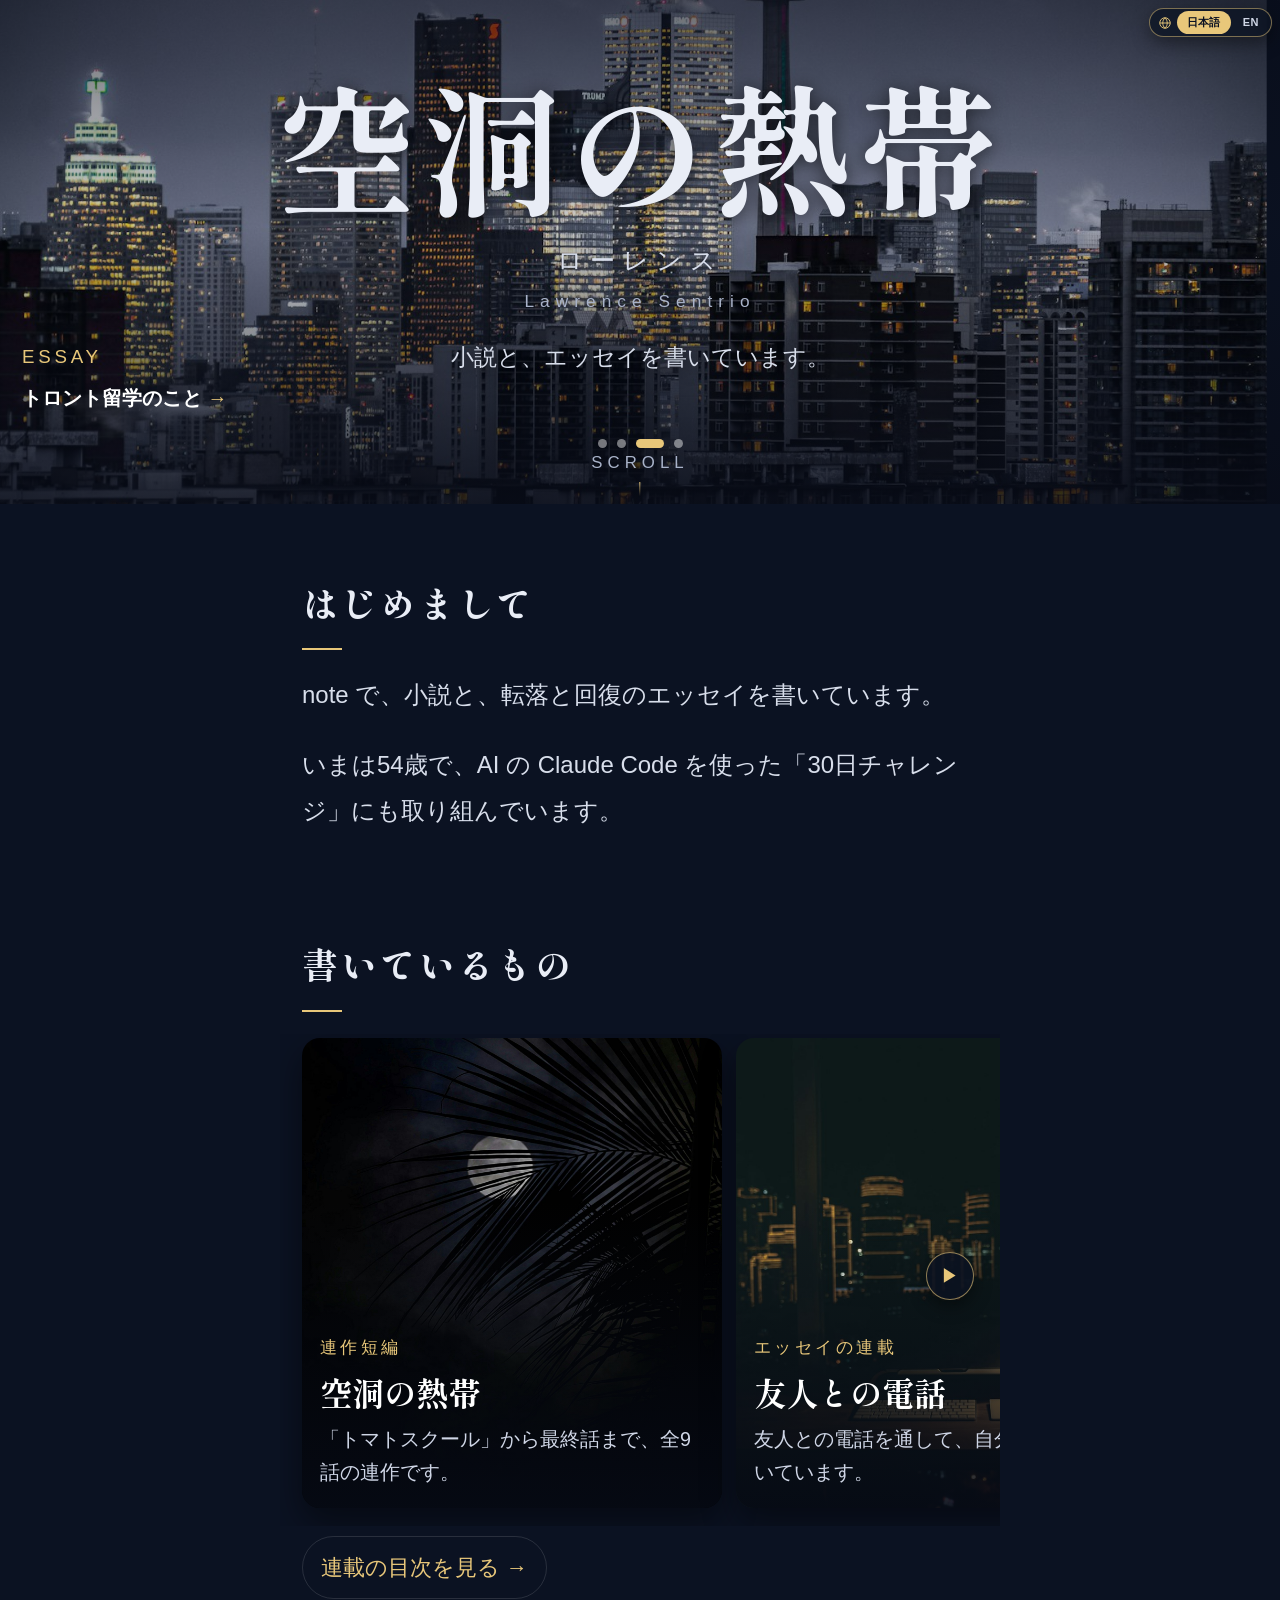
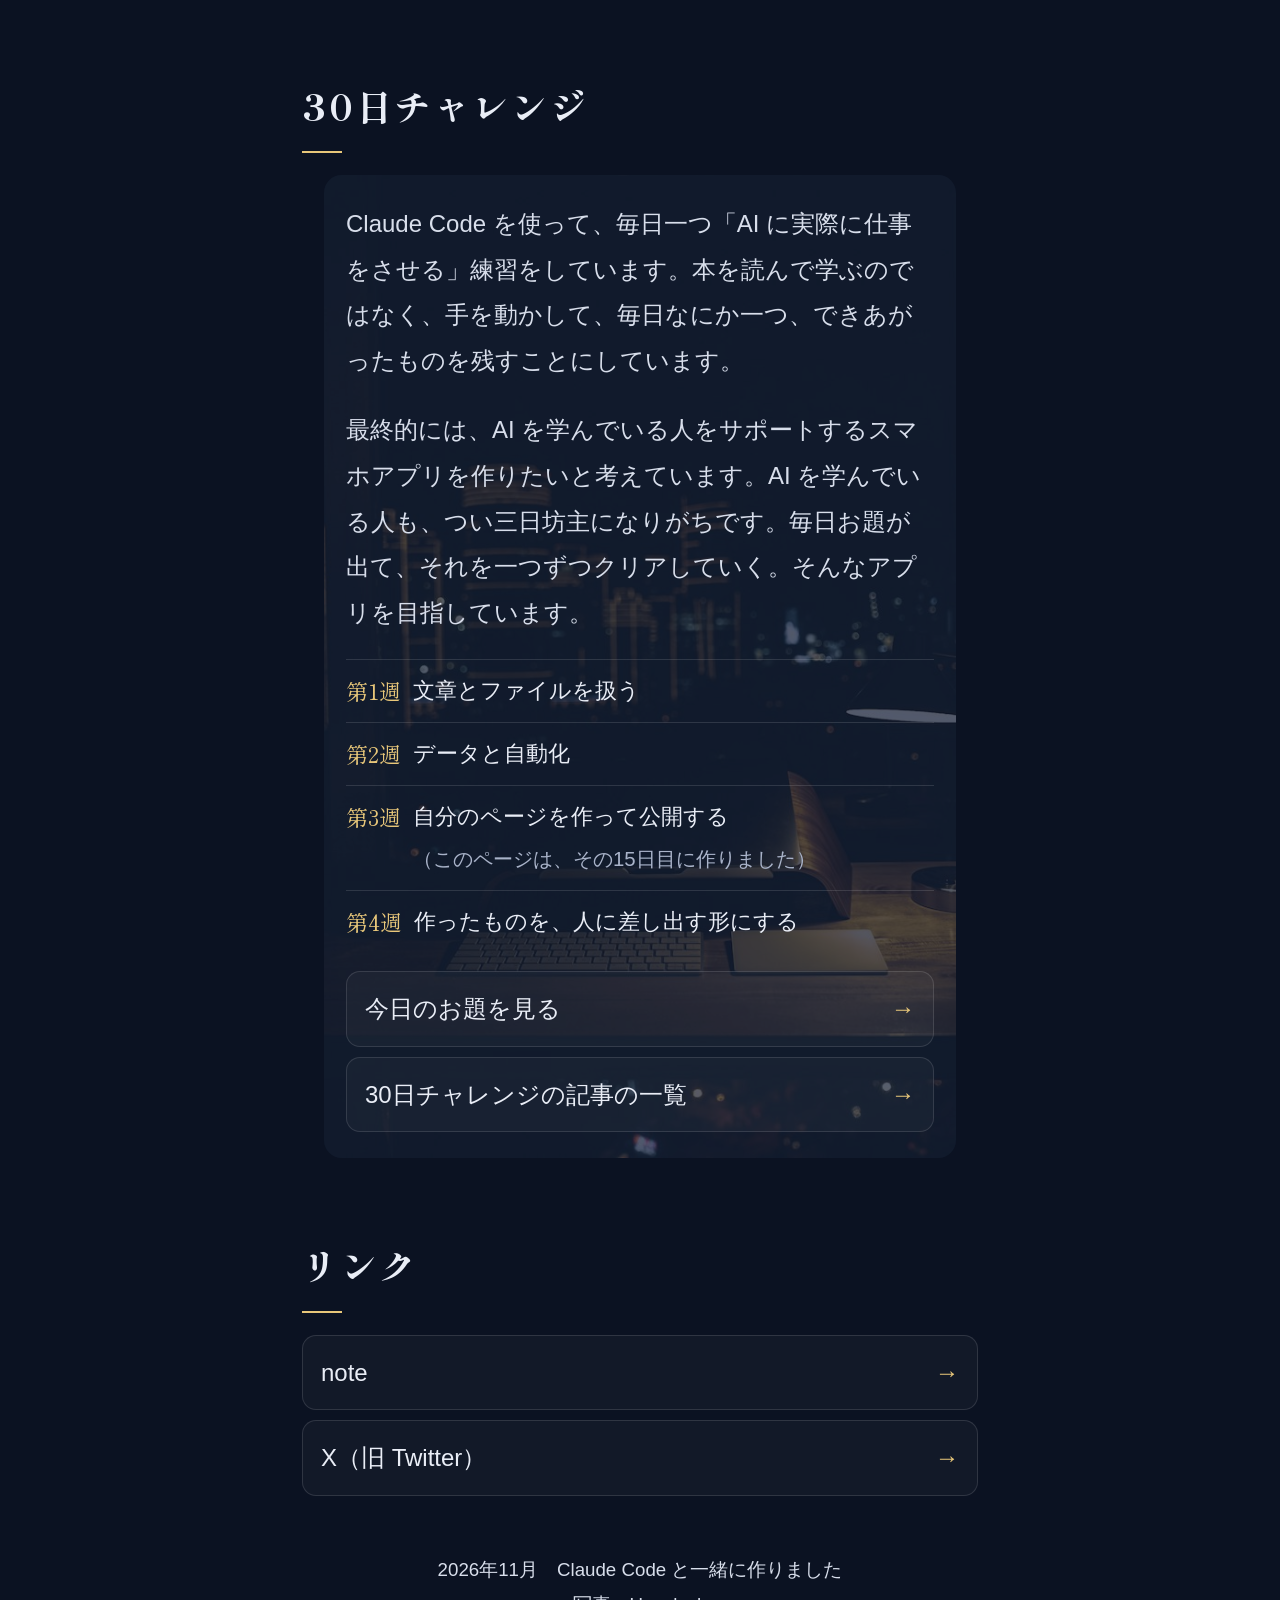
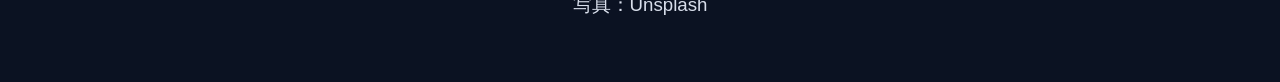
==== commit 58568ce9: "英語版（en/）の3ページを足し、全ページの右上に日本語と英語の切りかえをつけた Co-Authored-By: Claude Opus 5.5 <noreply@anthropic.com>" ====
--- a/index.html
+++ b/index.html
@@ -22,7 +22,7 @@
     .mincho { font-family: "Shippori Mincho B1", serif; }
 
     /* ---------- いちばん上：写真が左右に流れるスライド ---------- */
-    .hero { position: relative; height: 56svh; min-height: 430px; max-height: 600px; overflow: hidden; touch-action: pan-y; }
+    .hero { position: relative; height: 56svh; min-height: 491px; max-height: 600px; overflow: hidden; touch-action: pan-y; }
     .track { display: flex; height: 100%; transition: transform 1.1s cubic-bezier(.65,0,.35,1); }
     .slide { position: relative; flex: 0 0 100%; height: 100%; overflow: hidden; display: block; color: #fff; text-decoration: none; }
     .cap b::after { content: " →"; color: var(--gold); }
@@ -308,5 +308,44 @@
       update();
     })();
   </script>
+  <!-- 日本語と英語の切りかえ（右上にずっと出ている）。押すと、同じページの同じ場所の、もう一方の言葉のページへ移る。
+       ja は、このページの言葉（ja か en）。作るときに入れかえる -->
+  <style>
+    .langsw { position: fixed; z-index: 60; top: 8px; right: 8px; display: flex; align-items: center; gap: 2px; padding: 2px 2px 2px 8px; border: 1px solid rgba(232,199,122,.5); border-radius: 99px; background: rgba(11,18,34,.72); -webkit-backdrop-filter: blur(8px); backdrop-filter: blur(8px); box-shadow: 0 6px 18px rgba(0,0,0,.4); font: 600 11px/1 "Hiragino Sans", "Yu Gothic UI", "Segoe UI", sans-serif; letter-spacing: .04em; }
+    .langsw svg { width: 14px; height: 14px; margin-right: 3px; flex: 0 0 auto; }
+    .langsw a { display: block; padding: 6px 10px; border-radius: 99px; color: #cfd6e6; text-decoration: none; transition: background .25s, color .25s; }
+    .langsw a:hover { color: #e8c77a; }
+    .langsw a.on { background: #e8c77a; color: #0b1222; cursor: default; }
+    .hero .title { margin-top: 16px; }  /* 右上の切りかえと、題名が重ならないように */
+    @media (prefers-reduced-motion: reduce) { .langsw a { transition: none; } }
+  </style>
+  <nav class="langsw" id="langSw" aria-label="言語 / Language">
+    <svg viewBox="0 0 24 24" fill="none" stroke="#e8c77a" stroke-width="1.6" aria-hidden="true"><circle cx="12" cy="12" r="9"/><path d="M3 12h18M12 3c2.6 2.6 3.8 5.6 3.8 9s-1.2 6.4-3.8 9c-2.6-2.6-3.8-5.6-3.8-9S9.4 5.6 12 3z"/></svg>
+    <a data-lang="ja" lang="ja" href="#">日本語</a>
+    <a data-lang="en" lang="en" href="#">EN</a>
+  </nav>
+  <script>
+    (function () {
+      var cur = 'ja';
+      var file = location.pathname.split('/').pop() || 'index.html';
+      var other = cur === 'ja' ? 'en/' + file : '../' + file;
+      document.querySelectorAll('#langSw a').forEach(function (a) {
+        if (a.dataset.lang === cur) {
+          a.classList.add('on');
+          a.setAttribute('aria-current', 'page');
+          a.addEventListener('click', function (e) { e.preventDefault(); });
+          return;
+        }
+        a.href = other;
+        a.addEventListener('click', function (e) {
+          // 金色の印を、押したほうへ移してから、ページを移る（同じ場所 #oxford なども持っていく）
+          e.preventDefault();
+          document.querySelector('#langSw a.on').classList.remove('on');
+          a.classList.add('on');
+          setTimeout(function () { location.href = other + location.hash; }, 180);
+        });
+      });
+    })();
+  </script>
 </body>
 </html>
